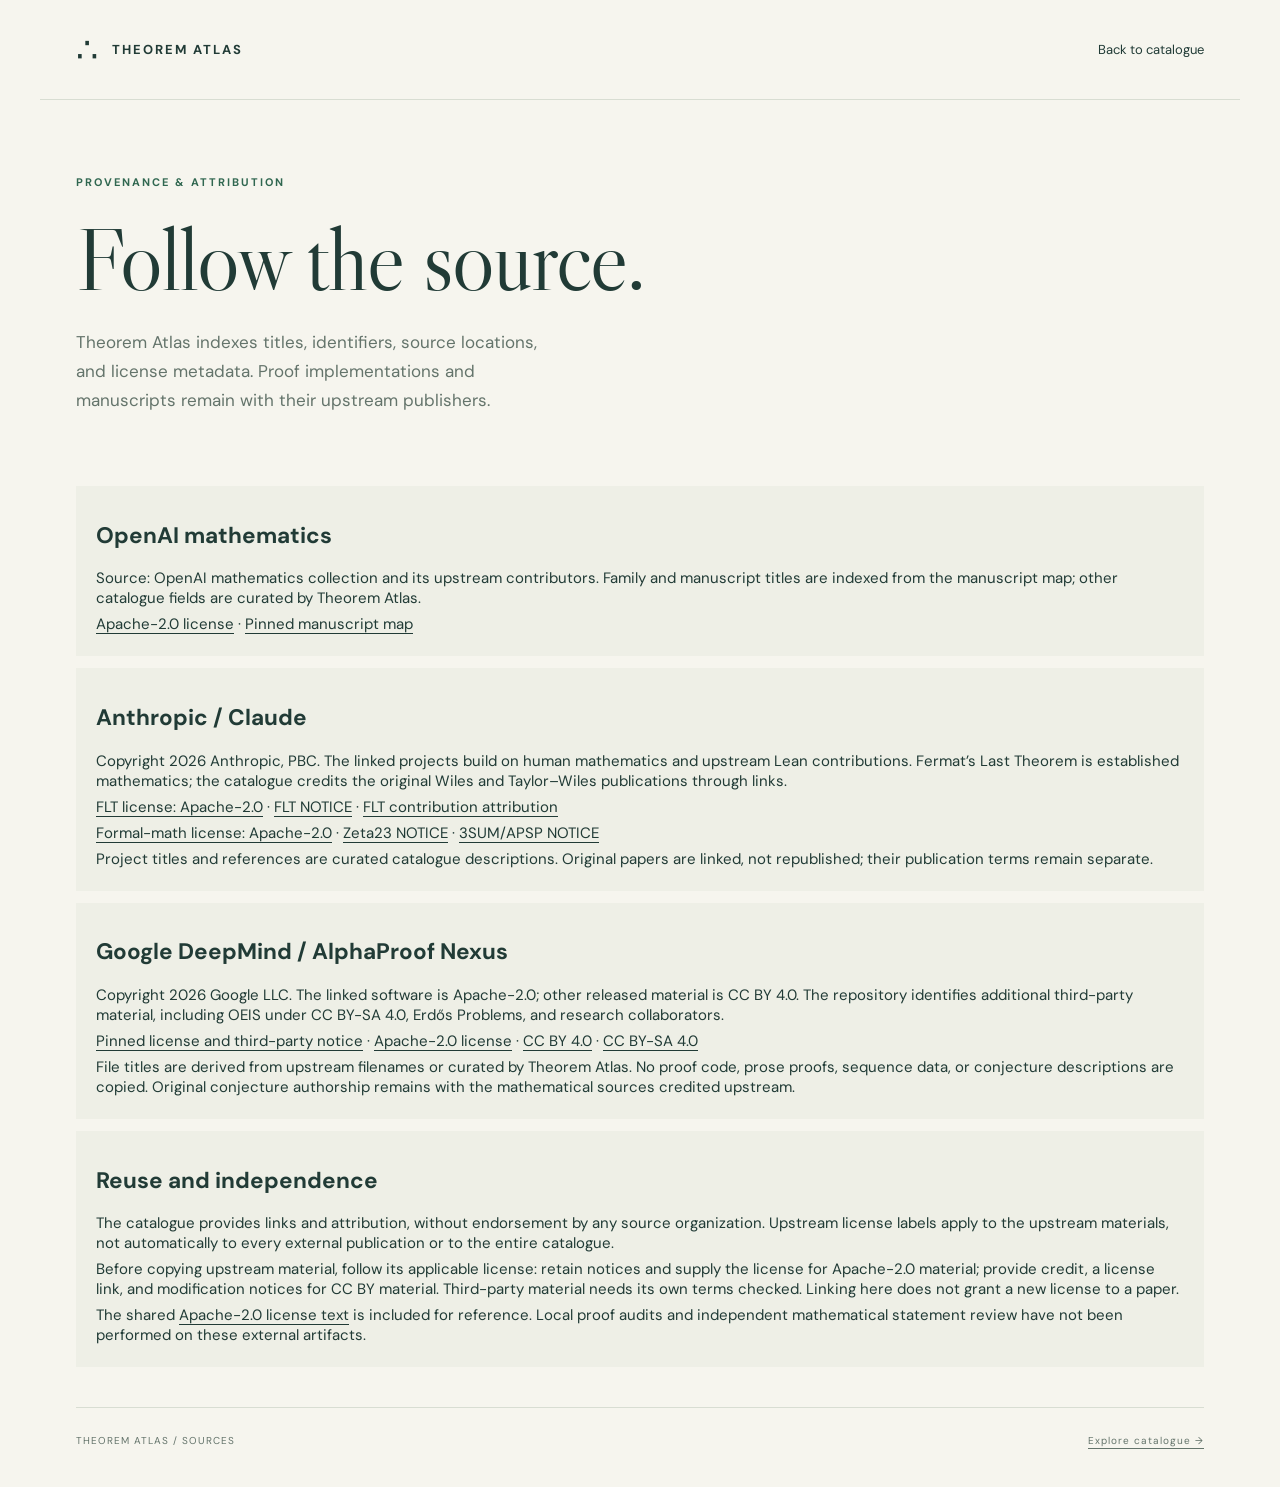
==== site/attribution.html @ 17b33ec0 "Index Anthropic and AlphaProof Nexus with pinned provenance and licenses" ====
<!doctype html>
<html lang="en"><head><meta charset="utf-8"><meta name="viewport" content="width=device-width,initial-scale=1"><title>Sources &amp; licenses — Theorem Atlas</title><link rel="stylesheet" href="style.css"></head><body>
<header><a class="brand" href="./">∴ <span>THEOREM ATLAS</span></a><a href="./">Back to catalogue</a></header>
<main><section class="intro"><div class="eyebrow">PROVENANCE &amp; ATTRIBUTION</div><h1>Follow the source.</h1><p>Theorem Atlas indexes titles, identifiers, source locations, and license metadata. Proof implementations and manuscripts remain with their upstream publishers.</p></section>
<section class="evidence"><h2>OpenAI mathematics</h2><p>Source: OpenAI mathematics collection and its upstream contributors. Family and manuscript titles are indexed from the manuscript map; other catalogue fields are curated by Theorem Atlas.</p><p><a href="https://github.com/openai/math/blob/1581d4cbdd69a0faf34b2089614fe2a814316a6a/LICENSE">Apache-2.0 license</a> · <a href="https://github.com/openai/math/blob/1581d4cbdd69a0faf34b2089614fe2a814316a6a/CONTENTS.md">Pinned manuscript map</a></p></section>
<section class="evidence"><h2>Anthropic / Claude</h2><p>Copyright 2026 Anthropic, PBC. The linked projects build on human mathematics and upstream Lean contributions. Fermat’s Last Theorem is established mathematics; the catalogue credits the original Wiles and Taylor–Wiles publications through links.</p><p><a href="https://github.com/anthropics/fermats-last-theorem/blob/6e837e75355538c7f80bab5b956861e86c4eacc2/LICENSE">FLT license: Apache-2.0</a> · <a href="https://github.com/anthropics/fermats-last-theorem/blob/6e837e75355538c7f80bab5b956861e86c4eacc2/NOTICE">FLT NOTICE</a> · <a href="https://github.com/anthropics/fermats-last-theorem/blob/6e837e75355538c7f80bab5b956861e86c4eacc2/ATTRIBUTION.md">FLT contribution attribution</a></p><p><a href="https://github.com/anthropics/formal-math/blob/e1a4e6508154ea59f030480661590a9fe3018011/LICENSE">Formal-math license: Apache-2.0</a> · <a href="https://github.com/anthropics/formal-math/blob/e1a4e6508154ea59f030480661590a9fe3018011/zeta23/NOTICE">Zeta23 NOTICE</a> · <a href="https://github.com/anthropics/formal-math/blob/e1a4e6508154ea59f030480661590a9fe3018011/3sum-apsp/NOTICE">3SUM/APSP NOTICE</a></p><p>Project titles and references are curated catalogue descriptions. Original papers are linked, not republished; their publication terms remain separate.</p></section>
<section class="evidence"><h2>Google DeepMind / AlphaProof Nexus</h2><p>Copyright 2026 Google LLC. The linked software is Apache-2.0; other released material is CC BY 4.0. The repository identifies additional third-party material, including OEIS under CC BY-SA 4.0, Erdős Problems, and research collaborators.</p><p><a href="https://github.com/google-deepmind/alphaproof-nexus-results/blob/0647711a71183c1ea492ad60860776617ce1ea88/README.md#license-and-disclaimer">Pinned license and third-party notice</a> · <a href="https://github.com/google-deepmind/alphaproof-nexus-results/blob/0647711a71183c1ea492ad60860776617ce1ea88/LICENSE">Apache-2.0 license</a> · <a href="https://creativecommons.org/licenses/by/4.0/">CC BY 4.0</a> · <a href="https://creativecommons.org/licenses/by-sa/4.0/">CC BY-SA 4.0</a></p><p>File titles are derived from upstream filenames or curated by Theorem Atlas. No proof code, prose proofs, sequence data, or conjecture descriptions are copied. Original conjecture authorship remains with the mathematical sources credited upstream.</p></section>
<section class="evidence"><h2>Reuse and independence</h2><p>The catalogue provides links and attribution, without endorsement by any source organization. Upstream license labels apply to the upstream materials, not automatically to every external publication or to the entire catalogue.</p><p>Before copying upstream material, follow its applicable license: retain notices and supply the license for Apache-2.0 material; provide credit, a license link, and modification notices for CC BY material. Third-party material needs its own terms checked. Linking here does not grant a new license to a paper.</p><p>The shared <a href="licenses/Apache-2.0.txt">Apache-2.0 license text</a> is included for reference. Local proof audits and independent mathematical statement review have not been performed on these external artifacts.</p></section>
<footer><span>THEOREM ATLAS / SOURCES</span><a href="./">Explore catalogue →</a></footer></main></body></html>
---- site/style.css ----
@import url('https://fonts.googleapis.com/css2?family=DM+Sans:wght@400;500;600;700&family=Libre+Caslon+Display&display=swap');
:root{color-scheme:light;--ink:#213b36;--muted:#64746b;--paper:#f6f5ee;--line:#d8ddd2;--green:#306750}*{box-sizing:border-box}body{margin:0;background:var(--paper);color:var(--ink);font-family:'DM Sans',system-ui,sans-serif;font-size:15px}a{color:inherit;text-underline-offset:4px}header,main{max-width:1200px;margin:auto;padding:0 36px}header{height:100px;display:flex;align-items:center;justify-content:space-between;border-bottom:1px solid var(--line)}header>a{text-decoration:none;font-size:13px}.brand{display:flex;gap:14px;align-items:center;font-size:35px}.brand span{font-size:13px;font-weight:700;letter-spacing:2px}.intro{padding:75px 0 42px;position:relative}.eyebrow{font-size:11px;letter-spacing:2px;color:var(--green);font-weight:700}h1{font-family:'Libre Caslon Display',Georgia,serif;font-size:clamp(55px,7vw,91px);font-weight:400;line-height:1.02;letter-spacing:-2px;margin:24px 0}h1 em{color:var(--green)}.intro>p{max-width:490px;font-size:17px;line-height:1.7;color:var(--muted)}.stats{display:flex;gap:56px;margin-top:38px}.stats div{display:grid;gap:5px}.stats strong{font-family:Georgia,serif;font-size:35px;font-weight:400}.stats span{color:var(--muted);font-size:12px}.notice{display:flex;gap:18px;background:#e9eee4;padding:18px 22px;border-left:3px solid var(--green);margin:12px 0 55px;line-height:1.6}.notice>span{color:var(--green);font-size:23px}.notice p{margin:0;font-size:13px}.catalogue-heading{display:flex;align-items:center;justify-content:space-between}.catalogue-heading h2{font-family:Georgia,serif;font-size:30px;font-weight:400}.catalogue-heading a{font-size:12px}form{display:flex;gap:15px;align-items:end;margin:15px 0 28px}label{display:grid;gap:8px;font-size:11px;font-weight:600;letter-spacing:.5px}.search{flex:1}input,select,button{border:1px solid #bcc8bd;border-radius:3px;background:#fffef8;color:var(--ink);padding:12px 14px;font:inherit;font-size:14px;min-height:44px}select{min-width:165px}button{cursor:pointer;background:transparent}:focus-visible{outline:3px solid #91b9a1;outline-offset:3px}.list-heading{display:flex;justify-content:space-between;font-size:10px;letter-spacing:1px;color:var(--muted);padding-bottom:18px}.record{border-top:1px solid var(--line);padding:23px 0;display:grid;grid-template-columns:90px 1fr;gap:16px}.record-id{font-size:11px;letter-spacing:1px;color:var(--muted);padding-top:7px}.record h3{font-family:Georgia,serif;font-size:22px;font-weight:400;line-height:1.4;margin:0 0 12px}.tags{display:flex;flex-wrap:wrap;align-items:center;gap:10px;font-size:11px;color:var(--muted)}.badge{border:1px solid var(--line);padding:4px 8px;border-radius:20px}.badge.linked{background:#e5ede0;border-color:#c2d5bc;color:var(--green)}details{margin-top:16px;font-size:13px;line-height:1.7}summary{cursor:pointer;color:var(--green);width:fit-content}.evidence{padding:16px 20px;background:#eeefe6;margin-top:12px}.evidence p{margin:6px 0}.evidence ul{padding-left:20px}.evidence code{overflow-wrap:anywhere;font-size:11px}.evidence a{overflow-wrap:anywhere}.review{color:#755c2d}footer{border-top:1px solid var(--line);margin-top:40px;padding:26px 0 40px;display:flex;justify-content:space-between;font-size:10px;color:var(--muted);letter-spacing:1px}[hidden]{display:none!important}@media(min-width:950px){.stats{position:absolute;right:0;bottom:65px;gap:34px}}@media(max-width:700px){header,main{padding:0 20px}header{height:78px}.intro{padding-top:50px}.stats{gap:30px}form{flex-wrap:wrap}.search{flex-basis:100%}label{flex:1}select{min-width:0;width:100%}.record{grid-template-columns:1fr;gap:8px}.list-heading>span:last-child{display:none}footer{gap:15px;flex-wrap:wrap}.notice{margin-bottom:30px}}
.catalogue-controls{display:flex;align-items:end;justify-content:space-between;gap:20px;margin-bottom:24px}.view-toggle{display:flex;gap:4px;padding:4px;background:#e9eee4;border-radius:6px}.view-toggle button{border-color:transparent;font-size:13px;padding:9px 17px}.view-toggle button[aria-pressed=true]{background:var(--ink);color:#fffef8}.catalogue-controls select{min-width:125px}.tiles{display:grid;grid-template-columns:repeat(3,minmax(0,1fr));gap:18px;align-items:start}.tiles .record{display:flex;flex-direction:column;gap:14px;border:1px solid var(--line);border-radius:5px;padding:22px;background:#fffef8;min-height:245px}.tiles .record-id{padding:0}.tiles .record h3{font-size:22px;min-height:92px}.tiles .tags{gap:8px}.tiles .tags>span:first-child{flex-basis:100%}.tiles .evidence{padding:12px;overflow-wrap:anywhere}.pagination{display:flex;justify-content:center;align-items:end;gap:18px;margin-top:30px;padding:20px 0;border-top:1px solid var(--line)}.pagination select{min-width:70px}.pagination>span{align-self:center;padding-top:18px;font-size:13px;color:var(--muted)}button:disabled{opacity:.4;cursor:default}#count{scroll-margin-top:20px}@media(max-width:1000px){.tiles{grid-template-columns:repeat(2,minmax(0,1fr))}}@media(max-width:600px){.tiles{grid-template-columns:1fr}.tiles .record{min-height:0}.tiles .record h3{min-height:0}.pagination{gap:10px;flex-wrap:wrap}.pagination button{padding:10px}.catalogue-controls{gap:12px}}

.coverage-summary{font-size:13px;color:var(--muted);line-height:1.7;margin:0 0 24px;max-width:800px}
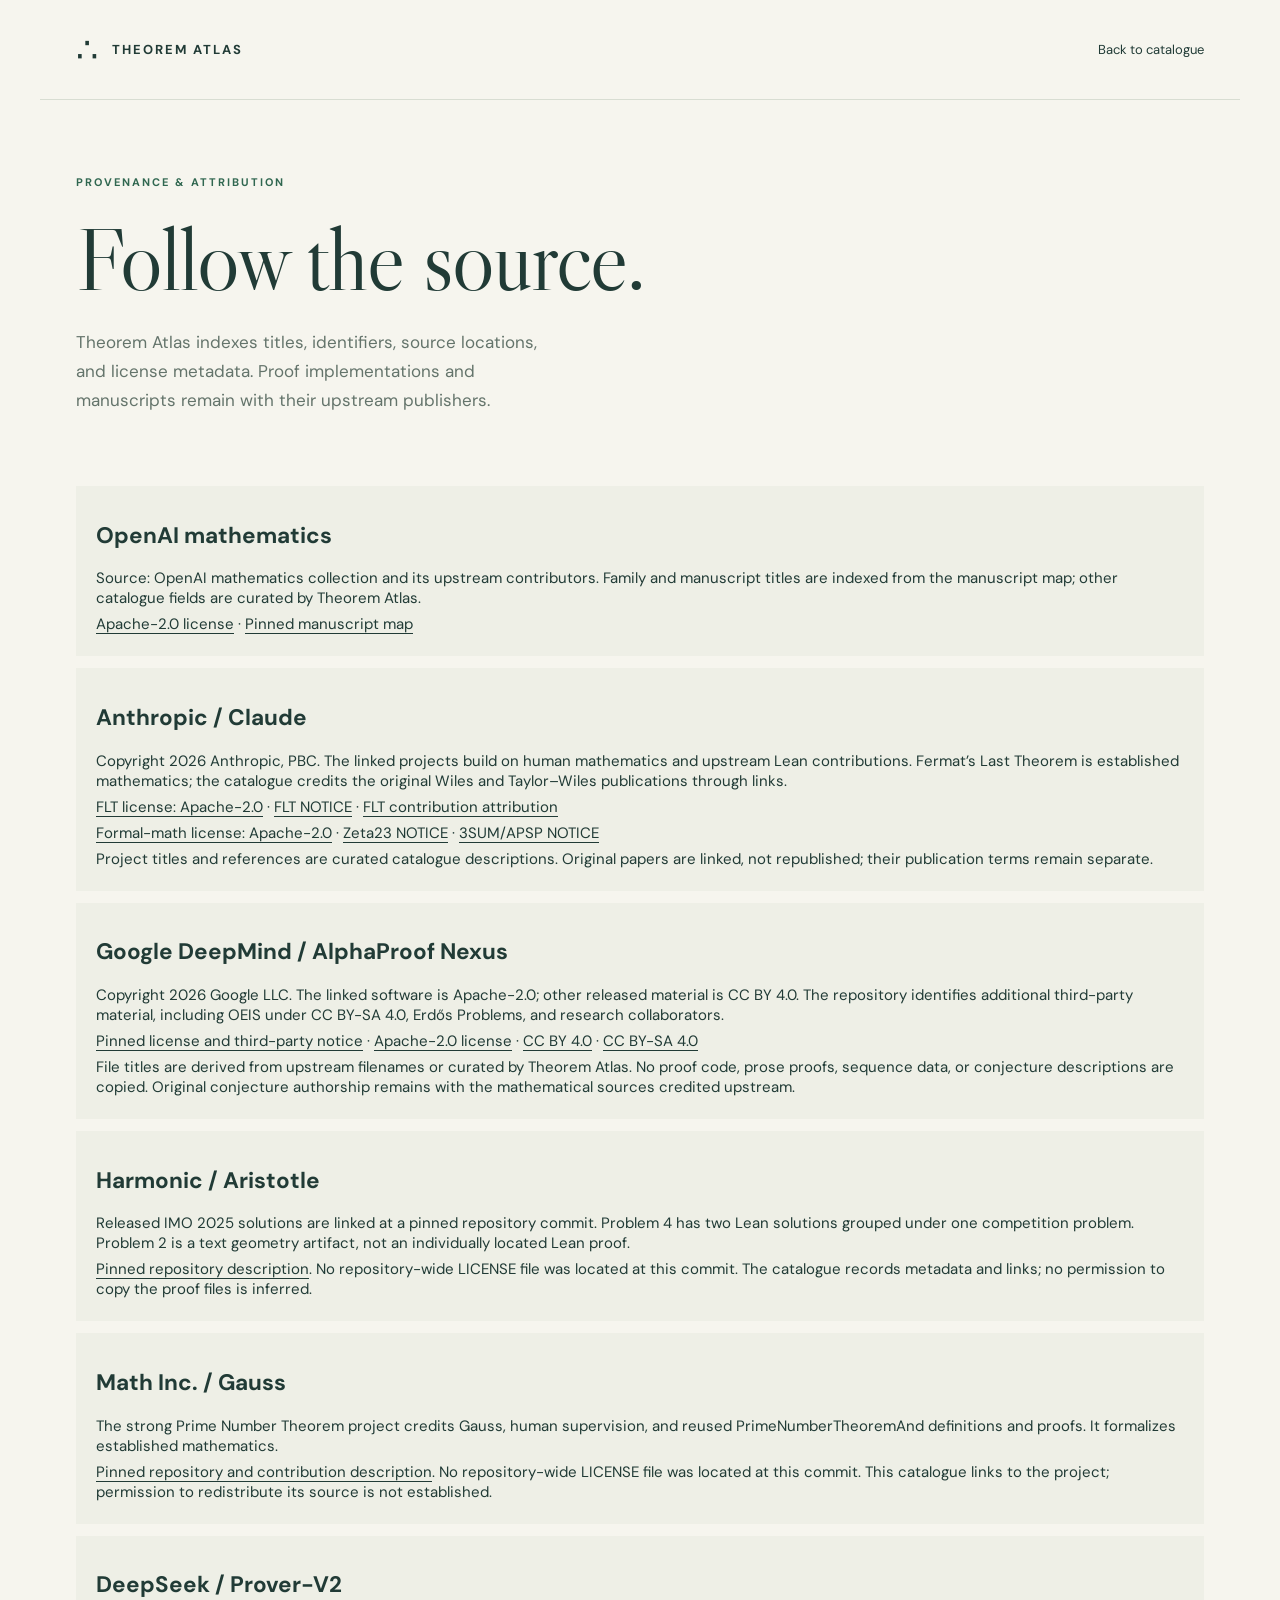
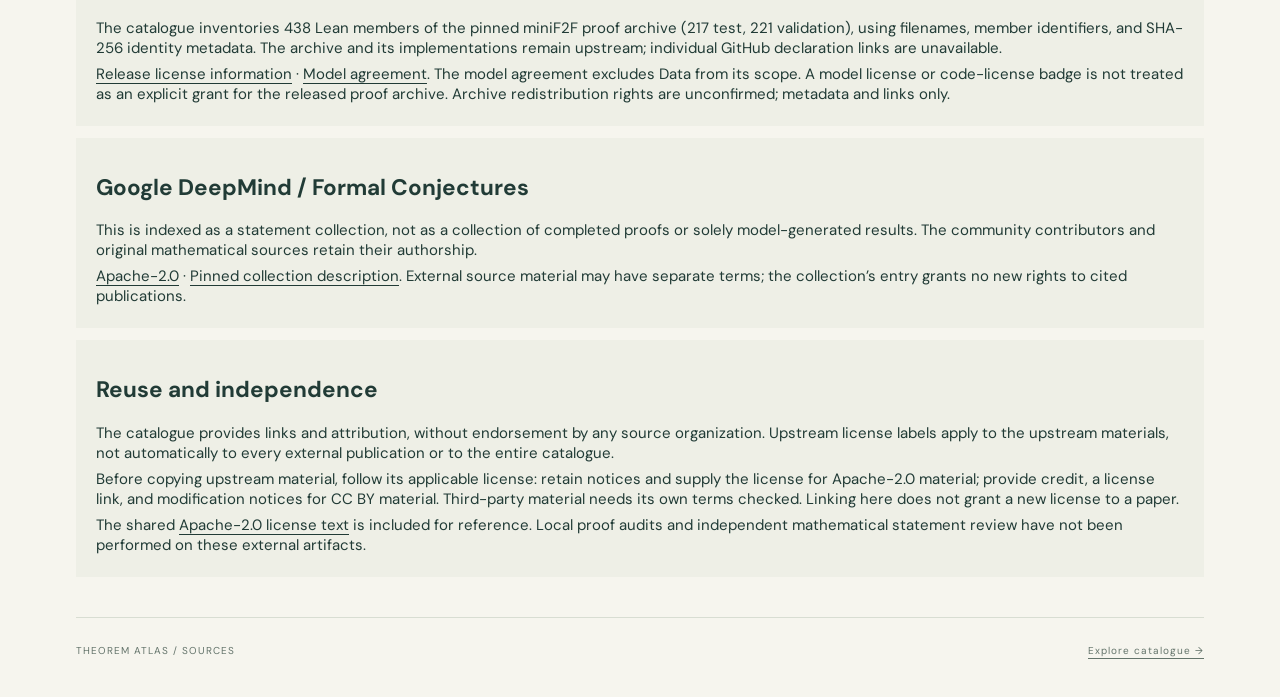
==== commit febd3d07: "Add remaining proof sources and track explicit overlap relationships" ====
--- a/site/attribution.html
+++ b/site/attribution.html
@@ -5,5 +5,9 @@
 <section class="evidence"><h2>OpenAI mathematics</h2><p>Source: OpenAI mathematics collection and its upstream contributors. Family and manuscript titles are indexed from the manuscript map; other catalogue fields are curated by Theorem Atlas.</p><p><a href="https://github.com/openai/math/blob/1581d4cbdd69a0faf34b2089614fe2a814316a6a/LICENSE">Apache-2.0 license</a> · <a href="https://github.com/openai/math/blob/1581d4cbdd69a0faf34b2089614fe2a814316a6a/CONTENTS.md">Pinned manuscript map</a></p></section>
 <section class="evidence"><h2>Anthropic / Claude</h2><p>Copyright 2026 Anthropic, PBC. The linked projects build on human mathematics and upstream Lean contributions. Fermat’s Last Theorem is established mathematics; the catalogue credits the original Wiles and Taylor–Wiles publications through links.</p><p><a href="https://github.com/anthropics/fermats-last-theorem/blob/6e837e75355538c7f80bab5b956861e86c4eacc2/LICENSE">FLT license: Apache-2.0</a> · <a href="https://github.com/anthropics/fermats-last-theorem/blob/6e837e75355538c7f80bab5b956861e86c4eacc2/NOTICE">FLT NOTICE</a> · <a href="https://github.com/anthropics/fermats-last-theorem/blob/6e837e75355538c7f80bab5b956861e86c4eacc2/ATTRIBUTION.md">FLT contribution attribution</a></p><p><a href="https://github.com/anthropics/formal-math/blob/e1a4e6508154ea59f030480661590a9fe3018011/LICENSE">Formal-math license: Apache-2.0</a> · <a href="https://github.com/anthropics/formal-math/blob/e1a4e6508154ea59f030480661590a9fe3018011/zeta23/NOTICE">Zeta23 NOTICE</a> · <a href="https://github.com/anthropics/formal-math/blob/e1a4e6508154ea59f030480661590a9fe3018011/3sum-apsp/NOTICE">3SUM/APSP NOTICE</a></p><p>Project titles and references are curated catalogue descriptions. Original papers are linked, not republished; their publication terms remain separate.</p></section>
 <section class="evidence"><h2>Google DeepMind / AlphaProof Nexus</h2><p>Copyright 2026 Google LLC. The linked software is Apache-2.0; other released material is CC BY 4.0. The repository identifies additional third-party material, including OEIS under CC BY-SA 4.0, Erdős Problems, and research collaborators.</p><p><a href="https://github.com/google-deepmind/alphaproof-nexus-results/blob/0647711a71183c1ea492ad60860776617ce1ea88/README.md#license-and-disclaimer">Pinned license and third-party notice</a> · <a href="https://github.com/google-deepmind/alphaproof-nexus-results/blob/0647711a71183c1ea492ad60860776617ce1ea88/LICENSE">Apache-2.0 license</a> · <a href="https://creativecommons.org/licenses/by/4.0/">CC BY 4.0</a> · <a href="https://creativecommons.org/licenses/by-sa/4.0/">CC BY-SA 4.0</a></p><p>File titles are derived from upstream filenames or curated by Theorem Atlas. No proof code, prose proofs, sequence data, or conjecture descriptions are copied. Original conjecture authorship remains with the mathematical sources credited upstream.</p></section>
+<section class="evidence"><h2>Harmonic / Aristotle</h2><p>Released IMO 2025 solutions are linked at a pinned repository commit. Problem 4 has two Lean solutions grouped under one competition problem. Problem 2 is a text geometry artifact, not an individually located Lean proof.</p><p><a href="https://github.com/harmonic-ai/IMO2025/blob/72b62405a176a7eaeadb335a7fa6ee80b6667161/README.md">Pinned repository description</a>. No repository-wide LICENSE file was located at this commit. The catalogue records metadata and links; no permission to copy the proof files is inferred.</p></section>
+<section class="evidence"><h2>Math Inc. / Gauss</h2><p>The strong Prime Number Theorem project credits Gauss, human supervision, and reused PrimeNumberTheoremAnd definitions and proofs. It formalizes established mathematics.</p><p><a href="https://github.com/math-inc/strongpnt/blob/2f5835c322314f55f1026ec2f139d704b7c45c69/README.md">Pinned repository and contribution description</a>. No repository-wide LICENSE file was located at this commit. This catalogue links to the project; permission to redistribute its source is not established.</p></section>
+<section class="evidence"><h2>DeepSeek / Prover-V2</h2><p>The catalogue inventories 438 Lean members of the pinned miniF2F proof archive (217 test, 221 validation), using filenames, member identifiers, and SHA-256 identity metadata. The archive and its implementations remain upstream; individual GitHub declaration links are unavailable.</p><p><a href="https://github.com/deepseek-ai/DeepSeek-Prover-V2/blob/e598a57ea3284997d4a2a168a069fdd5064afbc8/README.md#6-license">Release license information</a> · <a href="https://github.com/deepseek-ai/DeepSeek-Prover-V2/blob/e598a57ea3284997d4a2a168a069fdd5064afbc8/LICENSE-MODEL">Model agreement</a>. The model agreement excludes Data from its scope. A model license or code-license badge is not treated as an explicit grant for the released proof archive. Archive redistribution rights are unconfirmed; metadata and links only.</p></section>
+<section class="evidence"><h2>Google DeepMind / Formal Conjectures</h2><p>This is indexed as a statement collection, not as a collection of completed proofs or solely model-generated results. The community contributors and original mathematical sources retain their authorship.</p><p><a href="https://github.com/google-deepmind/formal-conjectures/blob/72dad3524e0174dea703f267664d3bc9298803a0/LICENSE">Apache-2.0</a> · <a href="https://github.com/google-deepmind/formal-conjectures/blob/72dad3524e0174dea703f267664d3bc9298803a0/README.md">Pinned collection description</a>. External source material may have separate terms; the collection’s entry grants no new rights to cited publications.</p></section>
 <section class="evidence"><h2>Reuse and independence</h2><p>The catalogue provides links and attribution, without endorsement by any source organization. Upstream license labels apply to the upstream materials, not automatically to every external publication or to the entire catalogue.</p><p>Before copying upstream material, follow its applicable license: retain notices and supply the license for Apache-2.0 material; provide credit, a license link, and modification notices for CC BY material. Third-party material needs its own terms checked. Linking here does not grant a new license to a paper.</p><p>The shared <a href="licenses/Apache-2.0.txt">Apache-2.0 license text</a> is included for reference. Local proof audits and independent mathematical statement review have not been performed on these external artifacts.</p></section>
 <footer><span>THEOREM ATLAS / SOURCES</span><a href="./">Explore catalogue →</a></footer></main></body></html>
--- a/site/style.css
+++ b/site/style.css
@@ -3,3 +3,5 @@
 .catalogue-controls{display:flex;align-items:end;justify-content:space-between;gap:20px;margin-bottom:24px}.view-toggle{display:flex;gap:4px;padding:4px;background:#e9eee4;border-radius:6px}.view-toggle button{border-color:transparent;font-size:13px;padding:9px 17px}.view-toggle button[aria-pressed=true]{background:var(--ink);color:#fffef8}.catalogue-controls select{min-width:125px}.tiles{display:grid;grid-template-columns:repeat(3,minmax(0,1fr));gap:18px;align-items:start}.tiles .record{display:flex;flex-direction:column;gap:14px;border:1px solid var(--line);border-radius:5px;padding:22px;background:#fffef8;min-height:245px}.tiles .record-id{padding:0}.tiles .record h3{font-size:22px;min-height:92px}.tiles .tags{gap:8px}.tiles .tags>span:first-child{flex-basis:100%}.tiles .evidence{padding:12px;overflow-wrap:anywhere}.pagination{display:flex;justify-content:center;align-items:end;gap:18px;margin-top:30px;padding:20px 0;border-top:1px solid var(--line)}.pagination select{min-width:70px}.pagination>span{align-self:center;padding-top:18px;font-size:13px;color:var(--muted)}button:disabled{opacity:.4;cursor:default}#count{scroll-margin-top:20px}@media(max-width:1000px){.tiles{grid-template-columns:repeat(2,minmax(0,1fr))}}@media(max-width:600px){.tiles{grid-template-columns:1fr}.tiles .record{min-height:0}.tiles .record h3{min-height:0}.pagination{gap:10px;flex-wrap:wrap}.pagination button{padding:10px}.catalogue-controls{gap:12px}}
 
 .coverage-summary{font-size:13px;color:var(--muted);line-height:1.7;margin:0 0 24px;max-width:800px}
+
+.overlap-panel{margin:0 0 24px;padding:14px 18px;background:#e9eee4;border-radius:4px}.overlap-panel p{max-width:850px;color:var(--muted)}.evidence p{overflow-wrap:anywhere}@media(min-width:701px){form{flex-wrap:wrap}.search{min-width:250px}form select{min-width:140px}}
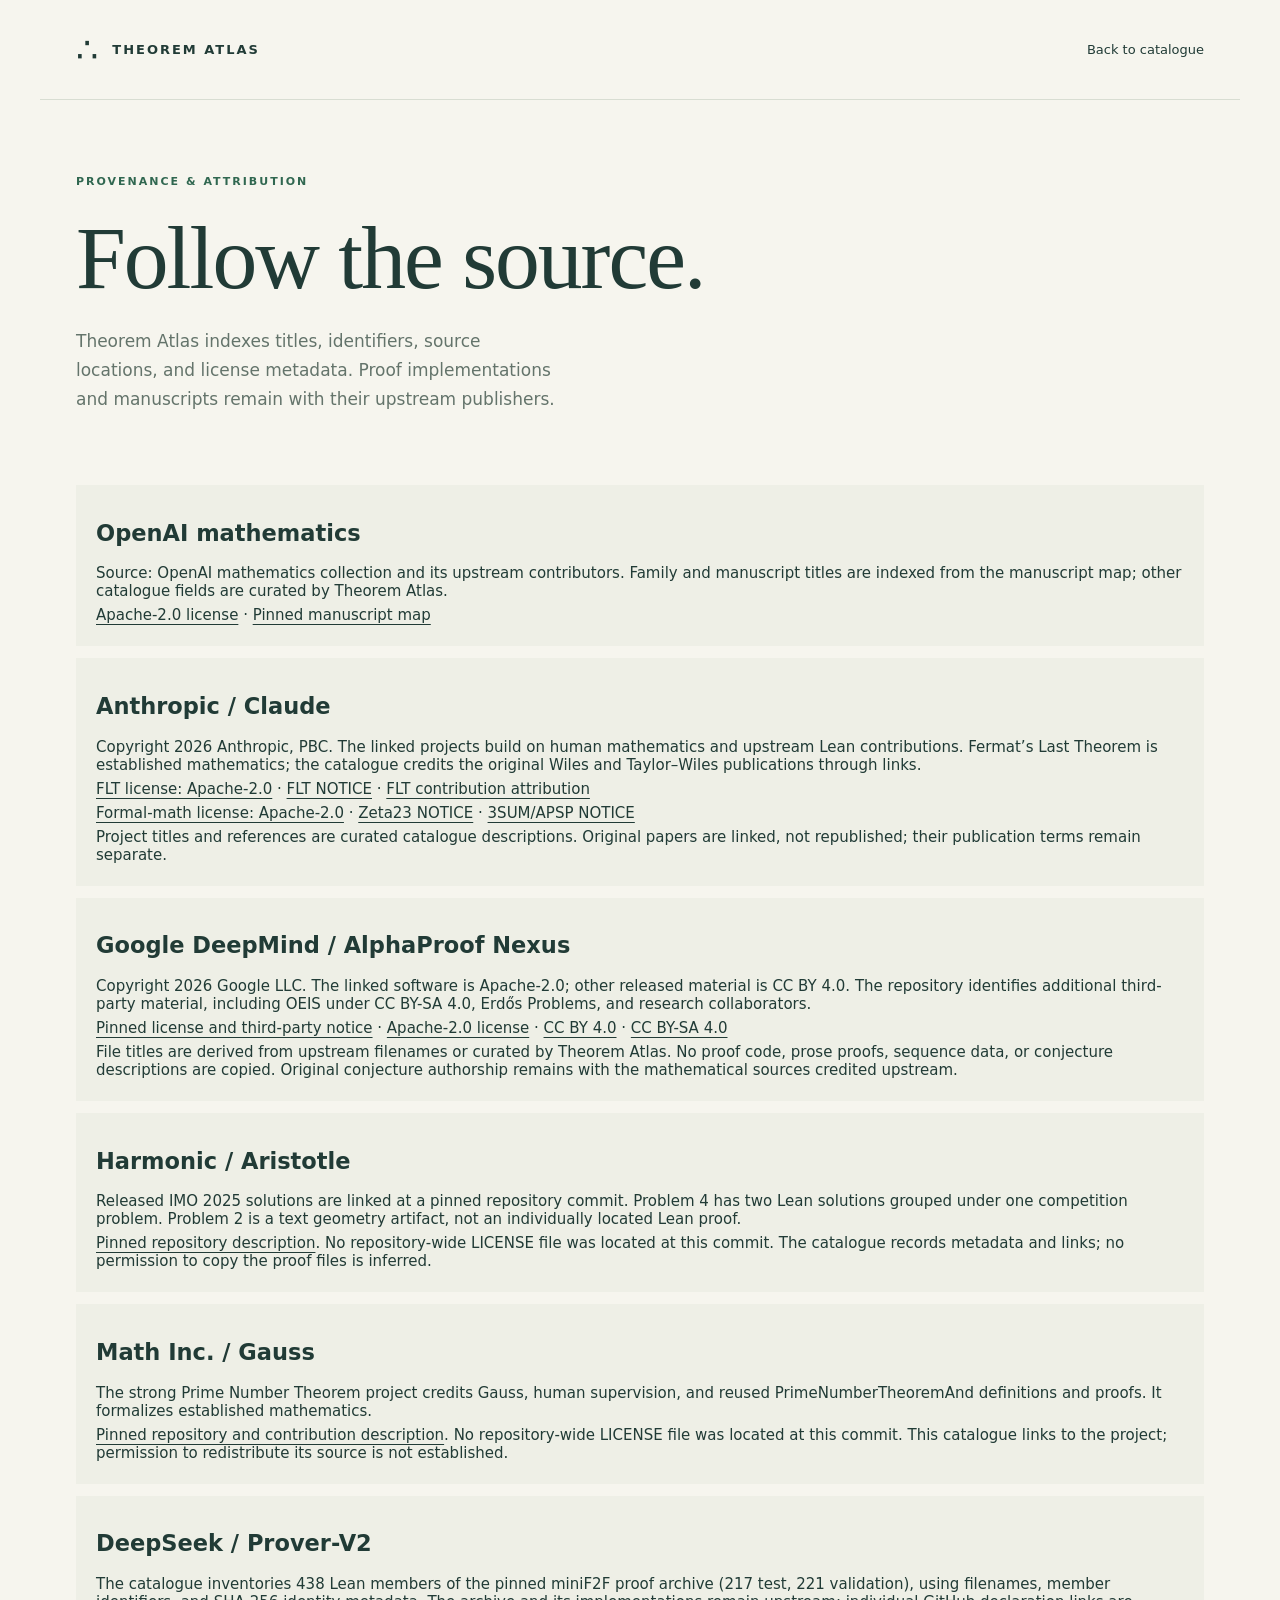
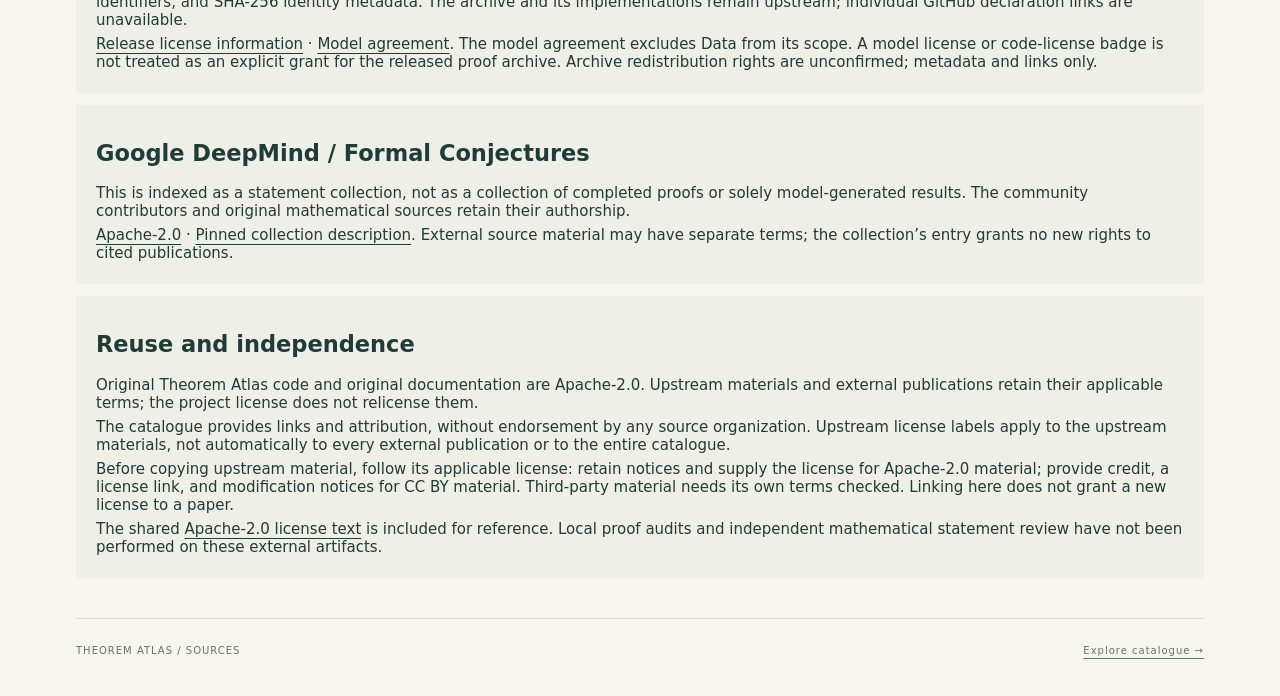
==== commit 6577693f: "Harden repository security and prepare public contributions" ====
--- a/site/attribution.html
+++ b/site/attribution.html
@@ -1,5 +1,5 @@
 <!doctype html>
-<html lang="en"><head><meta charset="utf-8"><meta name="viewport" content="width=device-width,initial-scale=1"><title>Sources &amp; licenses — Theorem Atlas</title><link rel="stylesheet" href="style.css"></head><body>
+<html lang="en"><head><meta charset="utf-8"><meta name="viewport" content="width=device-width,initial-scale=1"><meta http-equiv="Content-Security-Policy" content="default-src 'self'; script-src 'self'; style-src 'self' https://fonts.googleapis.com; font-src 'self' https://fonts.gstatic.com; connect-src 'self'; img-src 'self' data:; object-src 'none'; base-uri 'none'; form-action 'none'; upgrade-insecure-requests"><meta name="referrer" content="strict-origin-when-cross-origin"><title>Sources &amp; licenses — Theorem Atlas</title><link rel="stylesheet" href="style.css"></head><body>
 <header><a class="brand" href="./">∴ <span>THEOREM ATLAS</span></a><a href="./">Back to catalogue</a></header>
 <main><section class="intro"><div class="eyebrow">PROVENANCE &amp; ATTRIBUTION</div><h1>Follow the source.</h1><p>Theorem Atlas indexes titles, identifiers, source locations, and license metadata. Proof implementations and manuscripts remain with their upstream publishers.</p></section>
 <section class="evidence"><h2>OpenAI mathematics</h2><p>Source: OpenAI mathematics collection and its upstream contributors. Family and manuscript titles are indexed from the manuscript map; other catalogue fields are curated by Theorem Atlas.</p><p><a href="https://github.com/openai/math/blob/1581d4cbdd69a0faf34b2089614fe2a814316a6a/LICENSE">Apache-2.0 license</a> · <a href="https://github.com/openai/math/blob/1581d4cbdd69a0faf34b2089614fe2a814316a6a/CONTENTS.md">Pinned manuscript map</a></p></section>
@@ -9,5 +9,5 @@
 <section class="evidence"><h2>Math Inc. / Gauss</h2><p>The strong Prime Number Theorem project credits Gauss, human supervision, and reused PrimeNumberTheoremAnd definitions and proofs. It formalizes established mathematics.</p><p><a href="https://github.com/math-inc/strongpnt/blob/2f5835c322314f55f1026ec2f139d704b7c45c69/README.md">Pinned repository and contribution description</a>. No repository-wide LICENSE file was located at this commit. This catalogue links to the project; permission to redistribute its source is not established.</p></section>
 <section class="evidence"><h2>DeepSeek / Prover-V2</h2><p>The catalogue inventories 438 Lean members of the pinned miniF2F proof archive (217 test, 221 validation), using filenames, member identifiers, and SHA-256 identity metadata. The archive and its implementations remain upstream; individual GitHub declaration links are unavailable.</p><p><a href="https://github.com/deepseek-ai/DeepSeek-Prover-V2/blob/e598a57ea3284997d4a2a168a069fdd5064afbc8/README.md#6-license">Release license information</a> · <a href="https://github.com/deepseek-ai/DeepSeek-Prover-V2/blob/e598a57ea3284997d4a2a168a069fdd5064afbc8/LICENSE-MODEL">Model agreement</a>. The model agreement excludes Data from its scope. A model license or code-license badge is not treated as an explicit grant for the released proof archive. Archive redistribution rights are unconfirmed; metadata and links only.</p></section>
 <section class="evidence"><h2>Google DeepMind / Formal Conjectures</h2><p>This is indexed as a statement collection, not as a collection of completed proofs or solely model-generated results. The community contributors and original mathematical sources retain their authorship.</p><p><a href="https://github.com/google-deepmind/formal-conjectures/blob/72dad3524e0174dea703f267664d3bc9298803a0/LICENSE">Apache-2.0</a> · <a href="https://github.com/google-deepmind/formal-conjectures/blob/72dad3524e0174dea703f267664d3bc9298803a0/README.md">Pinned collection description</a>. External source material may have separate terms; the collection’s entry grants no new rights to cited publications.</p></section>
-<section class="evidence"><h2>Reuse and independence</h2><p>The catalogue provides links and attribution, without endorsement by any source organization. Upstream license labels apply to the upstream materials, not automatically to every external publication or to the entire catalogue.</p><p>Before copying upstream material, follow its applicable license: retain notices and supply the license for Apache-2.0 material; provide credit, a license link, and modification notices for CC BY material. Third-party material needs its own terms checked. Linking here does not grant a new license to a paper.</p><p>The shared <a href="licenses/Apache-2.0.txt">Apache-2.0 license text</a> is included for reference. Local proof audits and independent mathematical statement review have not been performed on these external artifacts.</p></section>
+<section class="evidence"><h2>Reuse and independence</h2><p>Original Theorem Atlas code and original documentation are Apache-2.0. Upstream materials and external publications retain their applicable terms; the project license does not relicense them.</p><p>The catalogue provides links and attribution, without endorsement by any source organization. Upstream license labels apply to the upstream materials, not automatically to every external publication or to the entire catalogue.</p><p>Before copying upstream material, follow its applicable license: retain notices and supply the license for Apache-2.0 material; provide credit, a license link, and modification notices for CC BY material. Third-party material needs its own terms checked. Linking here does not grant a new license to a paper.</p><p>The shared <a href="licenses/Apache-2.0.txt">Apache-2.0 license text</a> is included for reference. Local proof audits and independent mathematical statement review have not been performed on these external artifacts.</p></section>
 <footer><span>THEOREM ATLAS / SOURCES</span><a href="./">Explore catalogue →</a></footer></main></body></html>
--- a/site/style.css
+++ b/site/style.css
@@ -5,3 +5,4 @@
 .coverage-summary{font-size:13px;color:var(--muted);line-height:1.7;margin:0 0 24px;max-width:800px}
 
 .overlap-panel{margin:0 0 24px;padding:14px 18px;background:#e9eee4;border-radius:4px}.overlap-panel p{max-width:850px;color:var(--muted)}.evidence p{overflow-wrap:anywhere}@media(min-width:701px){form{flex-wrap:wrap}.search{min-width:250px}form select{min-width:140px}}
+a.record{color:inherit;text-decoration:none;cursor:pointer;position:relative;transition:border-color .15s,background .15s,box-shadow .15s}.record:hover{background:#f0f4eb}.tiles .record:hover{border-color:#7d9e88;box-shadow:0 6px 20px #213b360d}.record-action{display:block;margin-top:22px;color:var(--green);font-size:12px;font-weight:600}.tiles .record{height:100%;min-height:260px}.tiles .record>div:last-child{display:flex;flex-direction:column;flex:1}.tiles .record-action{margin-top:auto;padding-top:22px}.overlay-open{overflow:hidden}#record-dialog{width:min(820px,calc(100% - 40px));max-height:calc(100dvh - 64px);padding:0;border:1px solid var(--line);border-radius:12px;background:var(--paper);color:var(--ink);box-shadow:0 24px 90px #14272040;overflow:auto}#record-dialog::backdrop{background:#132a246b;backdrop-filter:blur(4px)}.detail-header{display:flex;align-items:center;justify-content:space-between;padding:15px 28px;position:sticky;top:0;background:var(--paper);border-bottom:1px solid var(--line);z-index:1}.detail-header button{border:0;padding:8px 14px;font-size:20px}.detail-heading{padding:22px 32px 0}.detail-heading p{color:var(--muted);font-size:12px;overflow-wrap:anywhere}.detail-heading h2{font-family:Georgia,serif;font-size:32px;line-height:1.35;font-weight:400;margin:12px 0 22px}.detail-toolbar{display:flex;align-items:center;flex-wrap:wrap;gap:18px;margin:0 32px 22px;padding-bottom:22px;border-bottom:1px solid var(--line);font-size:12px}.detail-toolbar button{font-size:12px;min-height:36px;padding:8px 12px}.detail-toolbar>span{color:var(--green)}#detail-content{padding:0 32px 32px;line-height:1.8;font-size:14px}#detail-content .evidence{padding:0;margin:0;background:transparent}#detail-content .evidence>p{margin:14px 0}#detail-content ul{margin-top:0}#detail-content .review{border-top:1px solid var(--line);padding-top:20px;margin-top:25px}@media(max-width:600px){#record-dialog{width:100%;max-width:100%;height:100dvh;max-height:100dvh;margin:0;border:0;border-radius:0}.detail-header{padding:12px 20px}.detail-heading{padding:16px 20px 0}.detail-heading h2{font-size:27px}.detail-toolbar{margin:0 20px 20px}#detail-content{padding:0 20px 28px}}
